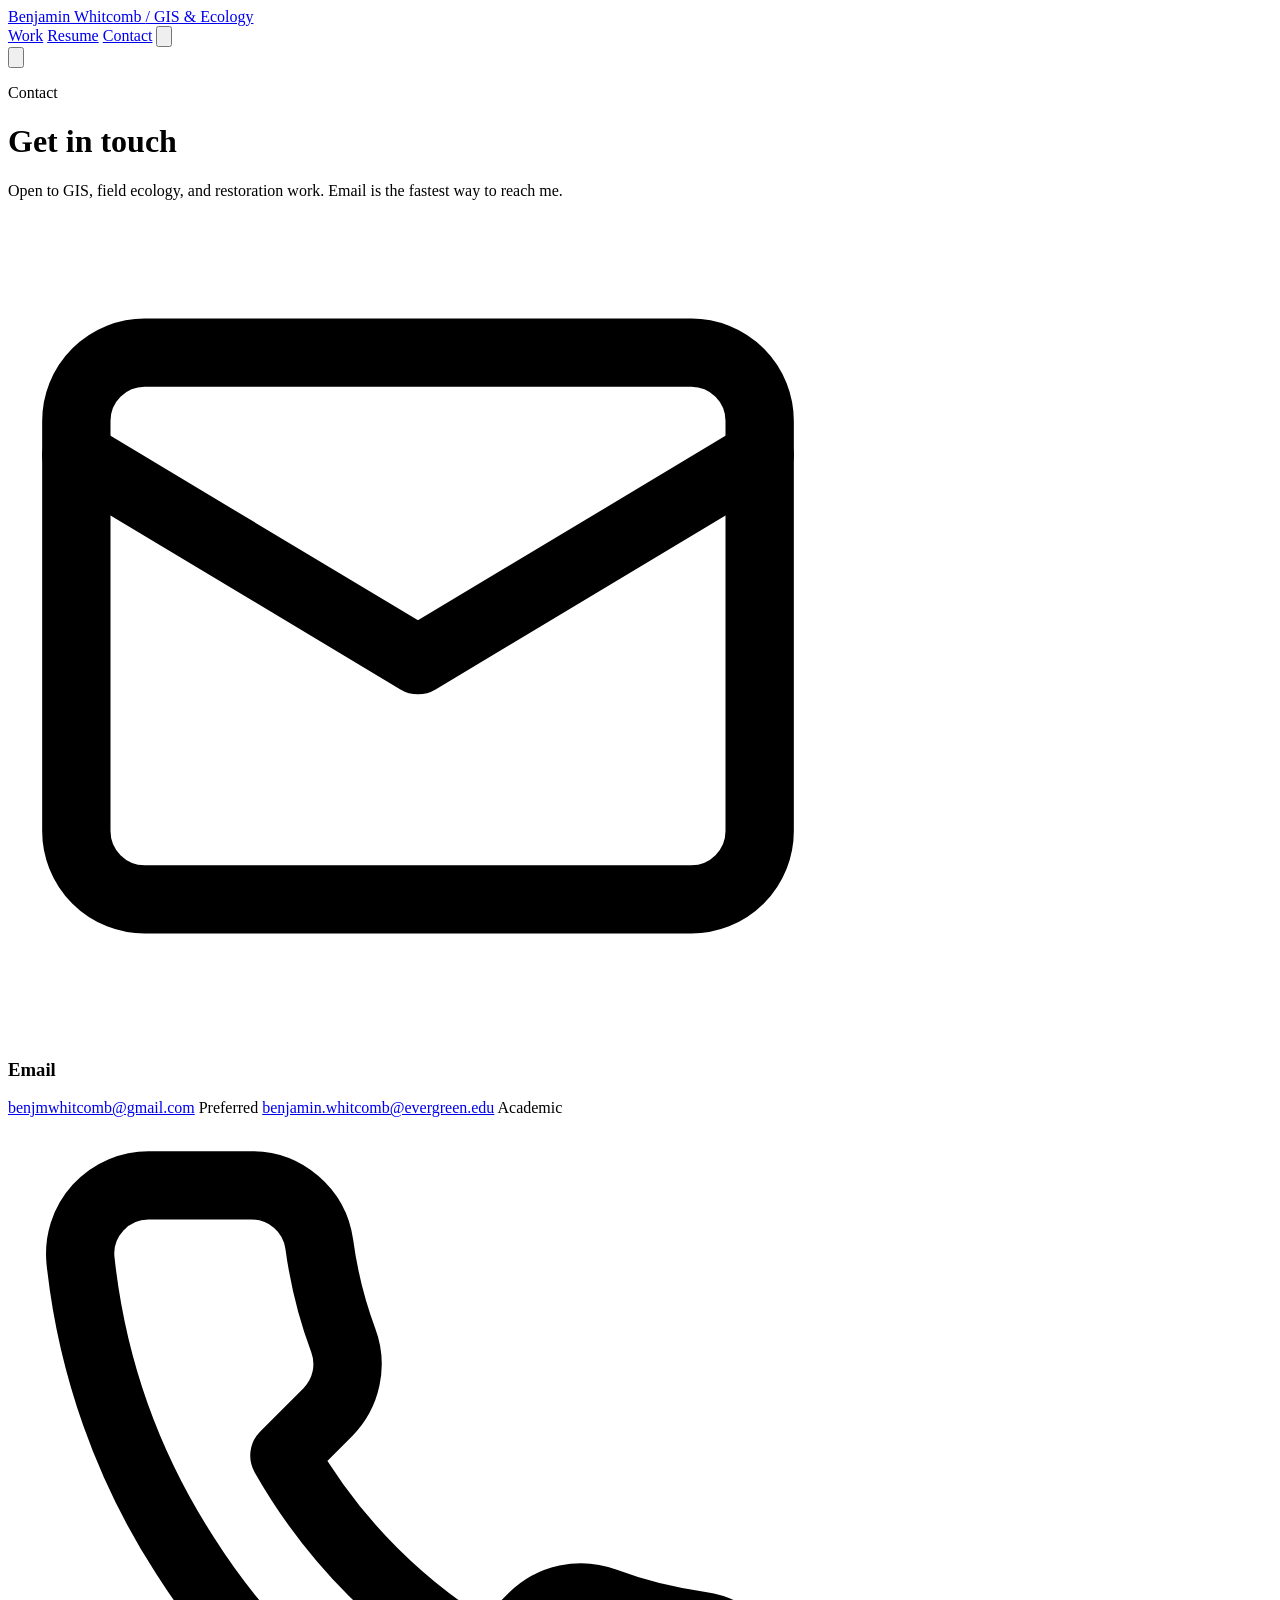
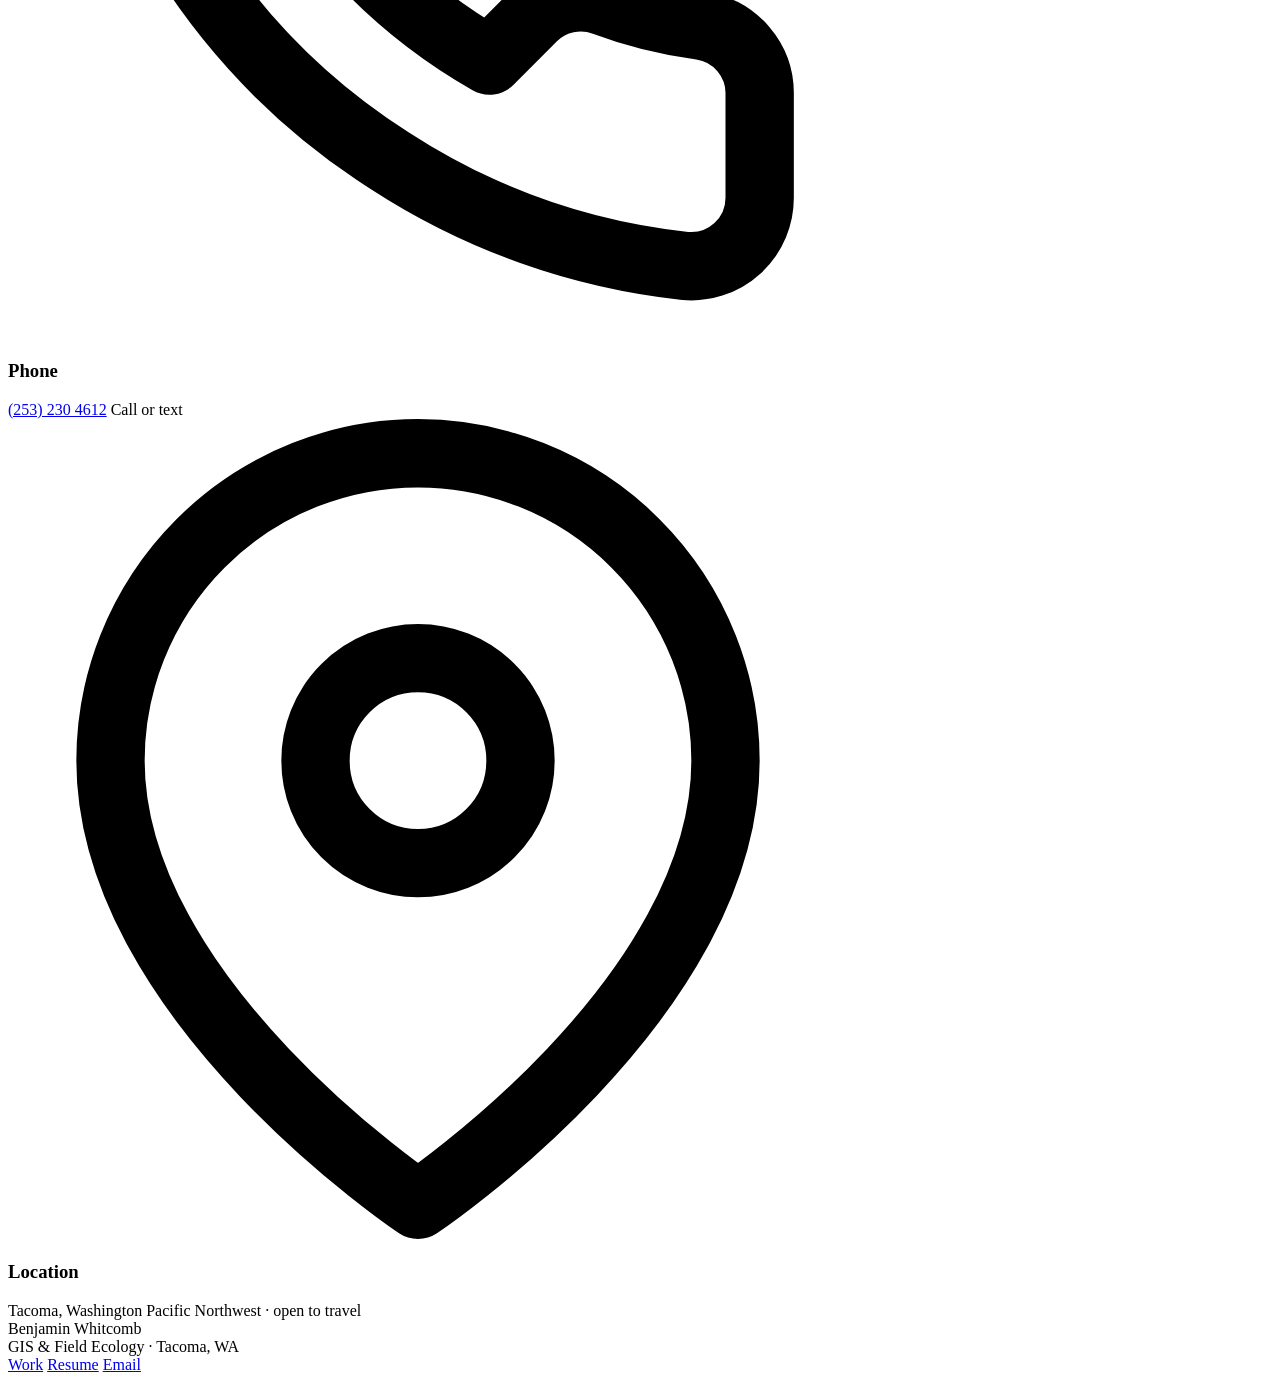
==== contacts.html @ d6b312a6 "Add files via upload" ====
<!DOCTYPE html>
<html lang="en">
<head>
  <meta charset="utf-8" />
  <meta name="viewport" content="width=device-width, initial-scale=1" />
  <title>Contact — Benjamin Whitcomb</title>
  <meta name="description" content="Get in touch with Benjamin Whitcomb — GIS and field ecology." />
  <link rel="apple-touch-icon" sizes="180x180" href="images/favicon/apple-touch-icon.png">
  <link rel="icon" type="image/png" sizes="32x32" href="images/favicon/favicon-32x32.png">
  <link rel="icon" type="image/png" sizes="16x16" href="images/favicon/favicon-16x16.png">
  <link rel="preconnect" href="https://fonts.googleapis.com">
  <link rel="preconnect" href="https://fonts.gstatic.com" crossorigin>
  <link href="https://fonts.googleapis.com/css2?family=Space+Grotesk:wght@400;500;600;700&family=Inter:wght@400;500;600&family=IBM+Plex+Mono:wght@400;500&display=swap" rel="stylesheet">
  <link rel="stylesheet" href="css/style.css" />
</head>
<body>

  <header class="site-header">
    <nav class="nav">
      <a href="index.html" class="brand">Benjamin Whitcomb <span>/ GIS &amp; Ecology</span></a>
      <div class="nav-links" id="nav-links">
        <a href="index.html">Work</a>
        <a href="resume.html">Resume</a>
        <a href="contacts.html" class="active">Contact</a>
        <button class="theme-btn" id="theme-toggle" aria-label="Toggle dark mode" title="Toggle theme">
          <svg viewBox="0 0 24 24" fill="none" stroke="currentColor" stroke-width="2" stroke-linecap="round" stroke-linejoin="round"><circle cx="12" cy="12" r="4"/><path d="M12 2v2M12 20v2M4.9 4.9l1.4 1.4M17.7 17.7l1.4 1.4M2 12h2M20 12h2M6.3 17.7l-1.4 1.4M19.1 4.9l-1.4 1.4"/></svg>
        </button>
      </div>
      <button class="menu-toggle" id="menu-toggle" aria-label="Menu">
        <svg viewBox="0 0 24 24" fill="none" stroke="currentColor" stroke-width="2" stroke-linecap="round"><path d="M4 6h16M4 12h16M4 18h16"/></svg>
      </button>
    </nav>
  </header>

  <main class="container section">
    <div style="max-width:820px">
      <p class="eyebrow">Contact</p>
      <h1>Get in touch</h1>
      <p class="lede" style="color:var(--ink-soft)">Open to GIS, field ecology, and restoration work. Email is the fastest way to reach me.</p>

      <div class="contact-grid">

        <div class="contact-card">
          <div class="ico">
            <svg viewBox="0 0 24 24" fill="none" stroke="currentColor" stroke-width="2" stroke-linecap="round" stroke-linejoin="round"><rect x="2" y="4" width="20" height="16" rx="2"/><path d="m22 7-10 6L2 7"/></svg>
          </div>
          <h3>Email</h3>
          <a href="mailto:benjmwhitcomb@gmail.com">benjmwhitcomb@gmail.com</a>
          <span class="sub">Preferred</span>
          <a href="mailto:benjamin.whitcomb@evergreen.edu" style="margin-top:.4rem">benjamin.whitcomb@evergreen.edu</a>
          <span class="sub">Academic</span>
        </div>

        <div class="contact-card">
          <div class="ico">
            <svg viewBox="0 0 24 24" fill="none" stroke="currentColor" stroke-width="2" stroke-linecap="round" stroke-linejoin="round"><path d="M22 16.92v3a2 2 0 0 1-2.18 2 19.79 19.79 0 0 1-8.63-3.07 19.5 19.5 0 0 1-6-6 19.79 19.79 0 0 1-3.07-8.67A2 2 0 0 1 4.11 2h3a2 2 0 0 1 2 1.72c.13.96.36 1.9.7 2.81a2 2 0 0 1-.45 2.11L8.09 9.91a16 16 0 0 0 6 6l1.27-1.27a2 2 0 0 1 2.11-.45c.9.34 1.85.57 2.81.7A2 2 0 0 1 22 16.92z"/></svg>
          </div>
          <h3>Phone</h3>
          <a href="tel:+12532304612">(253) 230&nbsp;4612</a>
          <span class="sub">Call or text</span>
        </div>

        <div class="contact-card">
          <div class="ico">
            <svg viewBox="0 0 24 24" fill="none" stroke="currentColor" stroke-width="2" stroke-linecap="round" stroke-linejoin="round"><path d="M21 10c0 7-9 13-9 13s-9-6-9-13a9 9 0 0 1 18 0z"/><circle cx="12" cy="10" r="3"/></svg>
          </div>
          <h3>Location</h3>
          <span>Tacoma, Washington</span>
          <span class="sub">Pacific Northwest &middot; open to travel</span>
        </div>

      </div>
    </div>
  </main>

  <footer class="site-footer">
    <div class="container footer-inner">
      <div>
        <div class="name">Benjamin Whitcomb</div>
        <div class="footer-meta">GIS &amp; Field Ecology &middot; Tacoma, WA</div>
      </div>
      <div class="footer-links">
        <a href="index.html">Work</a>
        <a href="resume.html">Resume</a>
        <a href="mailto:benjmwhitcomb@gmail.com">Email</a>
      </div>
    </div>
  </footer>

  <script src="js/site.js"></script>
</body>
</html>
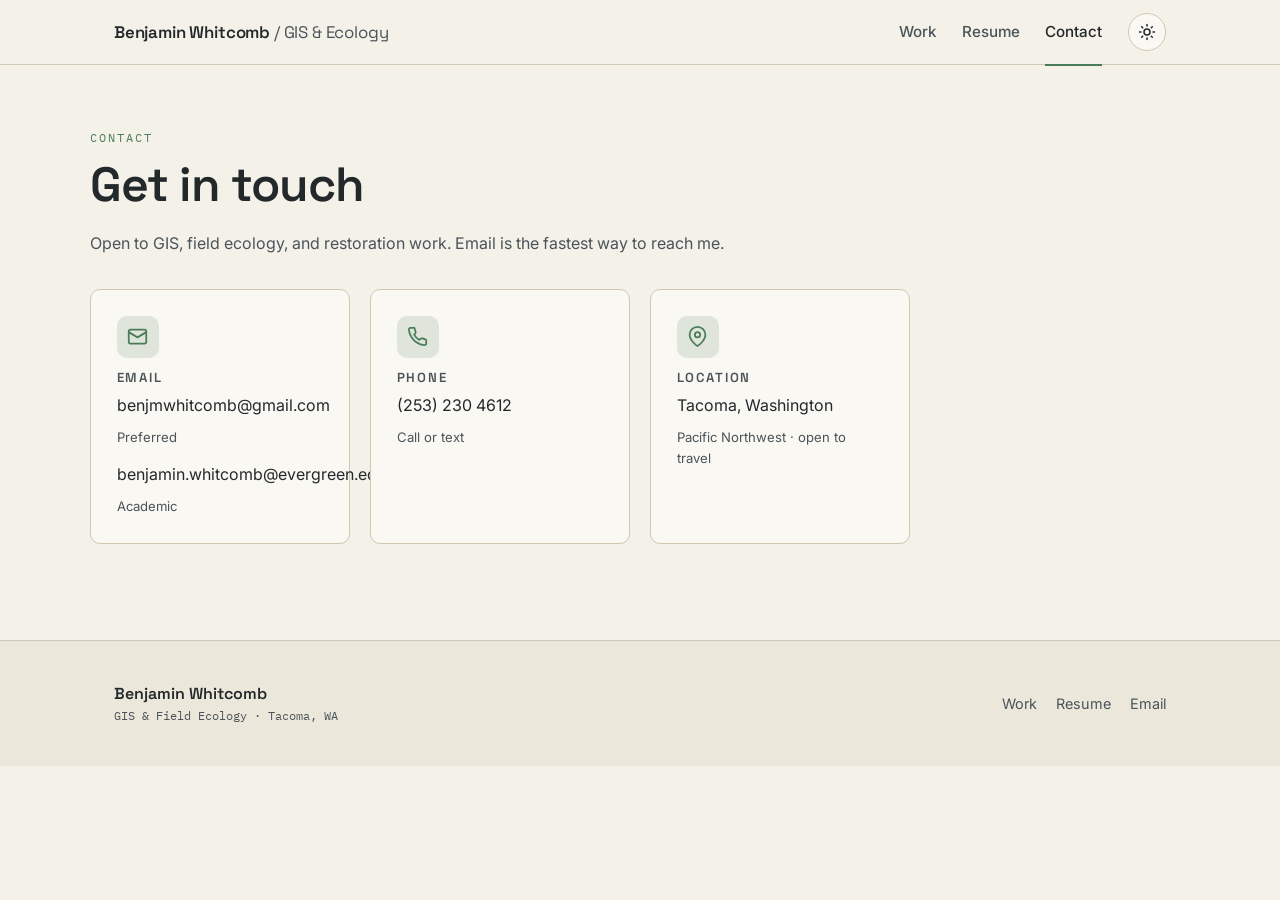
==== commit 2b6b3e5d: "Update contacts.html" ====
--- a/contacts.html
+++ b/contacts.html
@@ -45,9 +45,9 @@
             <svg viewBox="0 0 24 24" fill="none" stroke="currentColor" stroke-width="2" stroke-linecap="round" stroke-linejoin="round"><rect x="2" y="4" width="20" height="16" rx="2"/><path d="m22 7-10 6L2 7"/></svg>
           </div>
           <h3>Email</h3>
-          <a href="mailto:benjmwhitcomb@gmail.com">benjmwhitcomb@gmail.com</a>
+          <a href="mailto:benjmwhitcomb@gmail.com" style="white-space: nowrap">benjmwhitcomb@gmail.com</a>
           <span class="sub">Preferred</span>
-          <a href="mailto:benjamin.whitcomb@evergreen.edu" style="margin-top:.4rem">benjamin.whitcomb@evergreen.edu</a>
+          <a href="mailto:benjamin.whitcomb@evergreen.edu" style="margin-top:.4rem; white-space: nowrap">benjamin.whitcomb@evergreen.edu</a>
           <span class="sub">Academic</span>
         </div>
 
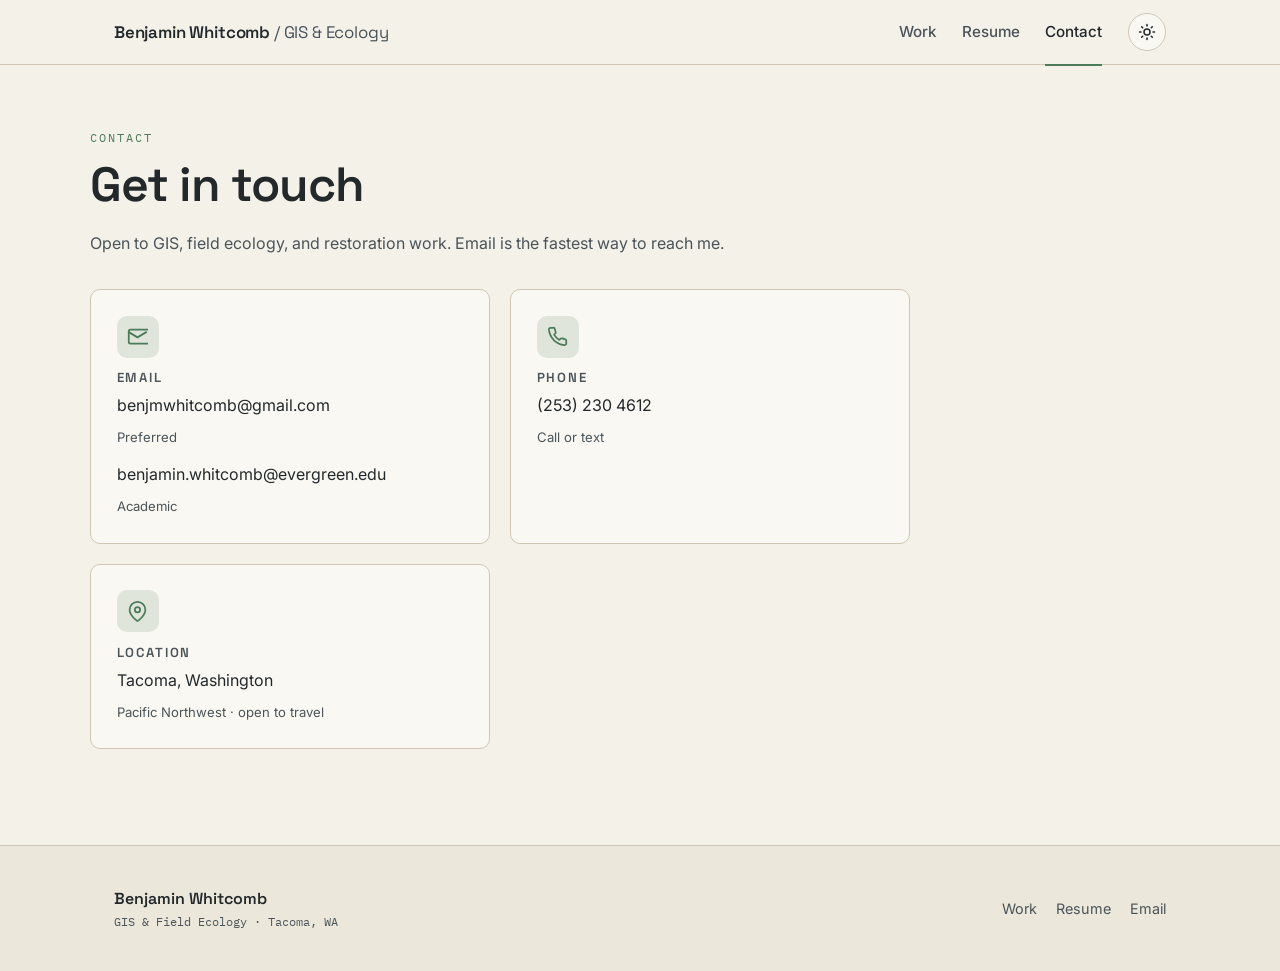
==== commit 360315d3: "Update contacts.html" ====
--- a/contacts.html
+++ b/contacts.html
@@ -42,7 +42,7 @@
 
         <div class="contact-card">
           <div class="ico">
-            <svg viewBox="0 0 24 24" fill="none" stroke="currentColor" stroke-width="2" stroke-linecap="round" stroke-linejoin="round"><rect x="2" y="4" width="20" height="16" rx="2"/><path d="m22 7-10 6L2 7"/></svg>
+            <svg viewBox="0 0 24 24" fill="none" stroke="currentColor" stroke-width="2" stroke-linecap="round" stroke-linejoin="round"><rect x="2" y="4" width="28" height="16" rx="2"/><path d="m22 7-10 6L2 7"/></svg>
           </div>
           <h3>Email</h3>
           <a href="mailto:benjmwhitcomb@gmail.com" style="white-space: nowrap">benjmwhitcomb@gmail.com</a>
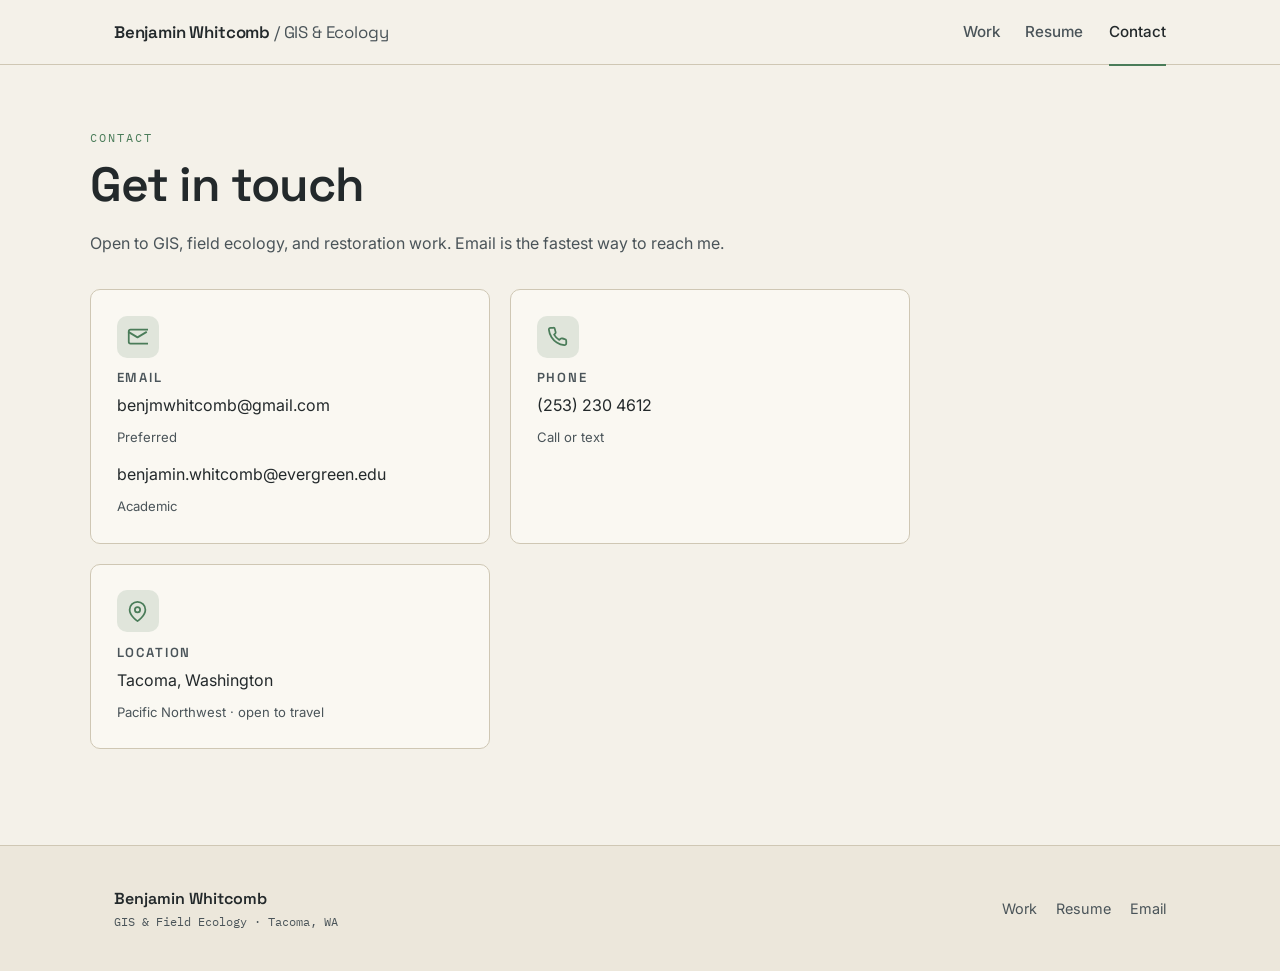
==== commit 49e2cf36: "Update contacts.html" ====
--- a/contacts.html
+++ b/contacts.html
@@ -22,9 +22,6 @@
         <a href="index.html">Work</a>
         <a href="resume.html">Resume</a>
         <a href="contacts.html" class="active">Contact</a>
-        <button class="theme-btn" id="theme-toggle" aria-label="Toggle dark mode" title="Toggle theme">
-          <svg viewBox="0 0 24 24" fill="none" stroke="currentColor" stroke-width="2" stroke-linecap="round" stroke-linejoin="round"><circle cx="12" cy="12" r="4"/><path d="M12 2v2M12 20v2M4.9 4.9l1.4 1.4M17.7 17.7l1.4 1.4M2 12h2M20 12h2M6.3 17.7l-1.4 1.4M19.1 4.9l-1.4 1.4"/></svg>
-        </button>
       </div>
       <button class="menu-toggle" id="menu-toggle" aria-label="Menu">
         <svg viewBox="0 0 24 24" fill="none" stroke="currentColor" stroke-width="2" stroke-linecap="round"><path d="M4 6h16M4 12h16M4 18h16"/></svg>
--- a/css/style.css
+++ b/css/style.css
@@ -0,0 +1,259 @@
+/* ============================================================
+   Benjamin Whitcomb — GIS Portfolio
+   ============================================================ */
+
+:root {
+  --paper:        #f4f1e9;   /* bone / map paper       */
+  --paper-2:      #ece7db;   /* slightly deeper panel  */
+  --ink:          #23292b;   /* near-black slate ink   */
+  --ink-soft:     #4a5459;   /* secondary text         */
+  --line:         #cfc7b4;   /* hairline / contour     */
+  --accent:       #4a7c59;   /* moss green             */
+  --accent-2:     #b5651d;   /* topo burnt orange      */
+  --card:         #faf8f2;
+  --shadow:       0 1px 2px rgba(35,41,43,.06), 0 8px 24px rgba(35,41,43,.06);
+  --radius:       10px;
+  --maxw:         1100px;
+
+  --font-display: "Space Grotesk", "Segoe UI", system-ui, sans-serif;
+  --font-body:    "Inter", "Segoe UI", system-ui, -apple-system, sans-serif;
+  --font-mono:    "IBM Plex Mono", ui-monospace, "SF Mono", Menlo, monospace;
+}
+
+body.dark {
+  --paper:    #1a1f21;
+  --paper-2:  #22292b;
+  --ink:      #eae6da;
+  --ink-soft: #a7b0ad;
+  --line:     #363f42;
+  --accent:   #7bb389;
+  --accent-2: #d99154;
+  --card:     #22292b;
+  --shadow:   0 1px 2px rgba(0,0,0,.3), 0 10px 30px rgba(0,0,0,.35);
+}
+
+/* ---------- reset ---------- */
+*, *::before, *::after { box-sizing: border-box; }
+html { scroll-behavior: smooth; }
+body {
+  margin: 0;
+  font-family: var(--font-body);
+  background: var(--paper);
+  color: var(--ink);
+  line-height: 1.6;
+  -webkit-font-smoothing: antialiased;
+  transition: background .3s ease, color .3s ease;
+}
+a { color: var(--accent); text-decoration: none; }
+a:hover { text-decoration: underline; }
+img { max-width: 100%; display: block; }
+h1, h2, h3 { font-family: var(--font-display); font-weight: 600; line-height: 1.15; margin: 0 0 .4em; }
+h1 { font-size: clamp(2rem, 5vw, 3rem); letter-spacing: -.02em; }
+h2 { font-size: 1.5rem; }
+h3 { font-size: 1.15rem; }
+p  { margin: 0 0 1rem; }
+
+.container { max-width: var(--maxw); margin: 0 auto; padding: 0 1.5rem; }
+
+/* eyebrow / coordinate-style label */
+.eyebrow {
+  font-family: var(--font-mono);
+  font-size: .72rem;
+  letter-spacing: .18em;
+  text-transform: uppercase;
+  color: var(--accent);
+  margin: 0 0 .6rem;
+}
+
+/* ---------- header / nav ---------- */
+.site-header {
+  position: sticky; top: 0; z-index: 50;
+  background: color-mix(in srgb, var(--paper) 88%, transparent);
+  backdrop-filter: blur(8px);
+  border-bottom: 1px solid var(--line);
+}
+.nav {
+  display: flex; align-items: center; justify-content: space-between;
+  height: 64px; max-width: var(--maxw); margin: 0 auto; padding: 0 1.5rem;
+}
+.brand {
+  font-family: var(--font-display);
+  font-weight: 600; font-size: 1.05rem; color: var(--ink);
+  letter-spacing: -.01em;
+}
+.brand:hover { text-decoration: none; }
+.brand span { color: var(--ink-soft); font-weight: 400; }
+.nav-links { display: flex; align-items: center; gap: 1.6rem; }
+.nav-links a {
+  font-size: .95rem; color: var(--ink-soft); font-weight: 500;
+}
+.nav-links a:hover, .nav-links a.active { color: var(--ink); text-decoration: none; }
+.nav-links a.active { position: relative; }
+.nav-links a.active::after {
+  content: ""; position: absolute; left: 0; right: 0; bottom: -22px;
+  height: 2px; background: var(--accent);
+}
+
+/* mobile menu toggle */
+.menu-toggle { display: none; background: none; border: 0; cursor: pointer; color: var(--ink); }
+.menu-toggle svg { width: 26px; height: 26px; }
+
+/* ---------- hero ---------- */
+.hero { position: relative; overflow: hidden; border-bottom: 1px solid var(--line); }
+.hero-inner { position: relative; padding: 5.5rem 0 4.5rem; }
+.hero h1 { max-width: 14ch; }
+.hero .lede { font-size: 1.15rem; color: var(--ink-soft); max-width: 52ch; }
+.hero .coords {
+  font-family: var(--font-mono); font-size: .78rem; color: var(--ink-soft);
+  margin-top: 1.8rem; letter-spacing: .04em;
+}
+.hero .coords b { color: var(--accent); font-weight: 500; }
+
+/* ---------- section heading ---------- */
+.section { padding: 4rem 0; }
+.section-head { margin-bottom: 2rem; }
+.section-head h2 { display: flex; align-items: baseline; gap: .8rem; }
+.section-head h2 .idx { font-family: var(--font-mono); font-size: .9rem; color: var(--accent); }
+
+/* ---------- project tiles ---------- */
+.tiles {
+  display: grid; gap: 1.25rem;
+  grid-template-columns: repeat(auto-fill, minmax(280px, 1fr));
+}
+.tile {
+  display: flex; flex-direction: column;
+  background: var(--card); border: 1px solid var(--line);
+  border-radius: var(--radius); overflow: hidden;
+  transition: transform .18s ease, box-shadow .18s ease, border-color .18s;
+}
+.tile:hover { transform: translateY(-4px); box-shadow: var(--shadow); border-color: var(--accent); }
+.tile a.tile-link { color: inherit; text-decoration: none; display: flex; flex-direction: column; height: 100%; }
+.tile-thumb {
+  aspect-ratio: 3 / 2; background: var(--paper-2);
+  display: flex; align-items: center; justify-content: center;
+  color: var(--ink-soft); position: relative; overflow: hidden;
+}
+.tile-thumb img { width: 100%; height: 100%; object-fit: cover; }
+.tile-thumb .ph {
+  display: flex; flex-direction: column; align-items: center; gap: .5rem;
+  font-family: var(--font-mono); font-size: .72rem; letter-spacing: .12em;
+}
+.tile-thumb .ph svg { width: 30px; height: 30px; opacity: .5; }
+.tile-thumb .num {
+  position: absolute; top: 10px; left: 12px;
+  font-family: var(--font-mono); font-size: .72rem; color: var(--ink-soft);
+  background: color-mix(in srgb, var(--paper) 75%, transparent);
+  padding: 2px 7px; border-radius: 20px; border: 1px solid var(--line);
+}
+.tile-body { padding: 1.1rem 1.2rem 1.3rem; flex: 1; }
+.tile-body h3 { margin-bottom: .3rem; }
+.tile-body p { margin: 0; color: var(--ink-soft); font-size: .92rem; }
+.tile-tags { margin-top: .8rem; display: flex; flex-wrap: wrap; gap: .4rem; }
+.tag {
+  font-family: var(--font-mono); font-size: .68rem; letter-spacing: .04em;
+  color: var(--ink-soft); border: 1px solid var(--line);
+  padding: 2px 8px; border-radius: 20px;
+}
+
+/* ---------- resume ---------- */
+.resume { max-width: 820px; }
+.resume-head { border-bottom: 2px solid var(--ink); padding-bottom: 1.2rem; margin-bottom: 2rem; }
+.resume-head .contact-line {
+  font-family: var(--font-mono); font-size: .82rem; color: var(--ink-soft);
+  display: flex; flex-wrap: wrap; gap: .4rem 1.2rem; margin-top: .6rem;
+}
+.resume-block { margin-bottom: 2.4rem; }
+.resume-block > h2 {
+  font-size: .95rem; letter-spacing: .16em; text-transform: uppercase;
+  color: var(--accent); border-bottom: 1px solid var(--line);
+  padding-bottom: .5rem; margin-bottom: 1.2rem;
+}
+.entry { margin-bottom: 1.4rem; }
+.entry:last-child { margin-bottom: 0; }
+.entry-top {
+  display: flex; justify-content: space-between; align-items: baseline;
+  gap: 1rem; flex-wrap: wrap;
+}
+.entry-top .role { font-family: var(--font-display); font-weight: 600; }
+.entry-top .role small { font-weight: 400; color: var(--ink-soft); font-family: var(--font-body); }
+.entry-top .meta {
+  font-family: var(--font-mono); font-size: .78rem; color: var(--ink-soft);
+  text-align: right; white-space: nowrap;
+}
+.entry ul { margin: .6rem 0 0; padding-left: 1.1rem; }
+.entry ul li { margin-bottom: .3rem; color: var(--ink-soft); }
+.skills-grid { display: grid; grid-template-columns: max-content 1fr; gap: .6rem 1.2rem; }
+.skills-grid dt { font-family: var(--font-mono); font-size: .8rem; color: var(--accent); }
+.skills-grid dd { margin: 0; }
+
+/* buttons */
+.btn {
+  display: inline-flex; align-items: center; gap: .55rem;
+  font-family: var(--font-display); font-weight: 500; font-size: .95rem;
+  padding: .7rem 1.4rem; border-radius: 8px;
+  background: var(--accent); color: #fff; border: 1px solid var(--accent);
+  cursor: pointer; transition: background .2s, transform .15s;
+}
+.btn:hover { text-decoration: none; transform: translateY(-2px); filter: brightness(1.05); }
+.btn svg { width: 17px; height: 17px; }
+.btn-row { margin-top: 2.5rem; }
+
+/* ---------- contact ---------- */
+.contact-grid {
+  display: grid; gap: 1.25rem;
+  grid-template-columns: repeat(auto-fit, minmax(300px, 1fr));
+  margin-top: 2rem;
+}
+.contact-card {
+  background: var(--card); border: 1px solid var(--line);
+  border-radius: var(--radius); padding: 1.6rem;
+  display: flex; flex-direction: column; gap: .5rem;
+}
+.contact-card .ico {
+  width: 42px; height: 42px; border-radius: 10px;
+  background: color-mix(in srgb, var(--accent) 15%, transparent);
+  color: var(--accent); display: flex; align-items: center; justify-content: center;
+  margin-bottom: .3rem;
+}
+.contact-card .ico svg { width: 21px; height: 21px; }
+.contact-card h3 {
+  font-size: .82rem; letter-spacing: .14em; text-transform: uppercase;
+  color: var(--ink-soft); margin: 0;
+}
+.contact-card a, .contact-card span { color: var(--ink); word-break: break-word; }
+.contact-card a:hover { color: var(--accent); }
+.contact-card .sub { font-size: .82rem; color: var(--ink-soft); }
+
+/* ---------- footer ---------- */
+.site-footer {
+  border-top: 1px solid var(--line); margin-top: 2rem;
+  padding: 2.5rem 0; background: var(--paper-2);
+}
+.footer-inner {
+  display: flex; justify-content: space-between; align-items: center;
+  flex-wrap: wrap; gap: 1rem;
+}
+.footer-inner .name { font-family: var(--font-display); font-weight: 600; }
+.footer-meta { font-family: var(--font-mono); font-size: .76rem; color: var(--ink-soft); }
+.footer-links { display: flex; gap: 1.2rem; }
+.footer-links a { color: var(--ink-soft); font-size: .9rem; }
+.footer-links a:hover { color: var(--accent); text-decoration: none; }
+
+/* ---------- responsive ---------- */
+@media (max-width: 680px) {
+  .menu-toggle { display: inline-flex; }
+  .nav-links {
+    position: absolute; top: 64px; left: 0; right: 0;
+    flex-direction: column; align-items: flex-start; gap: 0;
+    background: var(--paper); border-bottom: 1px solid var(--line);
+    padding: .5rem 1.5rem 1rem; display: none;
+  }
+  .nav-links.open { display: flex; }
+  .nav-links a { padding: .7rem 0; width: 100%; }
+  .nav-links a.active::after { display: none; }
+  .footer-inner { flex-direction: column; align-items: flex-start; }
+}
+
+@media (prefers-reduced-motion: reduce) {
+  * { transition: none !important; scroll-behavior: auto !important; }
+}
